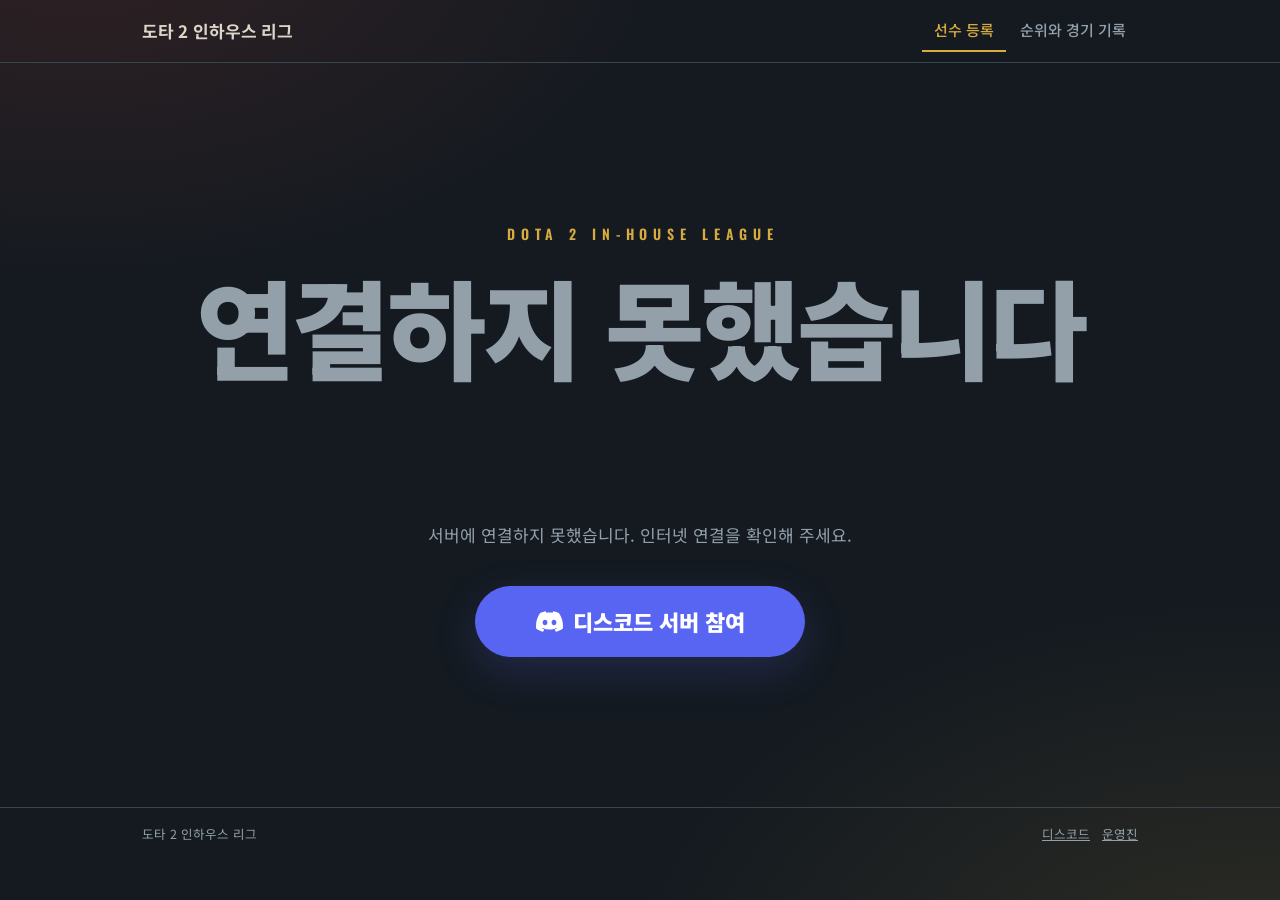
==== index.html @ 6b556659 "승인하면 바로 선수단에 들어가게, 승인을 풀면 역할도 빼게, 등록 페이지의 디스코드 안내 승인한 선수를 서버가 선수단에 넣는다 (서버 버전 10) - 운영진 페이지에서 승인하면 서" ====
<!doctype html>
<html lang="ko">
<head>
<meta charset="utf-8">
<meta name="viewport" content="width=device-width, initial-scale=1, viewport-fit=cover">
<title>선수 등록 | 도타 2 인하우스 리그</title>
<meta name="description" content="도타 2 인하우스 리그 시즌 참가 선수 등록">
<meta name="theme-color" content="#141a20">
<link rel="preconnect" href="https://fonts.googleapis.com">
<link rel="preconnect" href="https://fonts.gstatic.com" crossorigin>
<link href="https://fonts.googleapis.com/css2?family=Oswald:wght@400;500;600&family=Noto+Sans+KR:wght@400;500;700;900&display=swap" rel="stylesheet">
<link rel="stylesheet" href="assets/site.css">
<style>
/* 첫 화면: 시즌과 모집 여부를 크게 보여 주고, 시작하기를 누르면 입력 화면으로 넘어간다 */
body.at-intro{background:
  radial-gradient(880px 520px at 6% -8%, rgba(189,68,56,.17), transparent 70%),
  radial-gradient(900px 560px at 98% 110%, rgba(216,171,63,.13), transparent 70%),
  var(--ink);background-attachment:fixed}
body.at-intro .site-head{background:transparent}
body.at-intro .site-foot{margin-top:0}
.intro{min-height:calc(100vh - 190px);min-height:calc(100dvh - 190px);display:flex;flex-direction:column;align-items:center;justify-content:center;
  text-align:center;padding:28px 0 52px}
.intro-eyebrow{margin:0 0 20px;font-family:var(--num);font-weight:600;font-size:14px;letter-spacing:.42em;text-indent:.42em;color:var(--gold)}
.intro-title{margin:0;min-height:2.24em;font-size:clamp(46px,11.5vw,108px);font-weight:900;line-height:1.12;letter-spacing:-.03em;color:#f3eee2}
.intro-title.long{font-size:clamp(36px,8.2vw,76px)}
.intro-title span{display:block}
.intro-state{color:var(--gold)}
.intro-title.closed .intro-state{color:var(--bone-dim)}
.intro-steps{list-style:none;display:flex;flex-wrap:wrap;justify-content:center;gap:8px 10px;margin:34px 0 0;padding:0;counter-reset:step;font-size:15px;font-weight:500}
.intro-steps li{counter-increment:step;display:flex;align-items:center;gap:8px}
.intro-steps li::before{content:counter(step);display:grid;place-items:center;width:24px;height:24px;border-radius:50%;
  border:1px solid var(--gold-dim);color:var(--gold);font-family:var(--num);font-size:13px}
.intro-steps li + li::after{content:"→";order:-1;color:var(--faint);margin-right:2px}
.intro-lead{margin:14px 0 0;max-width:54ch;font-size:clamp(15px,2vw,17px);color:var(--bone-dim);text-wrap:balance}
/* 시작하기와 디스코드 서버 참여: 같은 크기의 버튼을 위아래로 둔다 */
.intro-actions{display:flex;flex-direction:column;gap:12px;width:min(100%,330px);margin-top:38px}
.start{display:flex;align-items:center;justify-content:center;gap:10px;width:100%;padding:21px 20px;border:0;border-radius:999px;
  background:linear-gradient(135deg,#f6d36a,#c5942a);color:#241d09;font-size:22px;font-weight:900;line-height:1.3;text-decoration:none;
  box-shadow:0 14px 44px rgba(216,171,63,.24);transition:transform .12s,box-shadow .12s}
.start:hover{transform:translateY(-2px);box-shadow:0 20px 50px rgba(216,171,63,.32)}
.start:active{transform:translateY(1px)}
.start.discord{background:#5865f2;color:#fff;box-shadow:0 14px 44px rgba(88,101,242,.2)}
.start.discord:hover{box-shadow:0 20px 50px rgba(88,101,242,.32)}
.start.discord svg{width:27px;height:27px;flex:none}
.intro-fine{margin:18px 0 0;font-size:13px;color:var(--faint)}
.back{display:inline-block;margin:0 0 14px;font-size:13px;color:var(--bone-dim);text-decoration:none}
.back:hover{color:var(--bone)}
@media (max-width:640px){
  .intro{min-height:calc(100dvh - 230px);padding:20px 0 40px}
  .intro-eyebrow{font-size:12px;letter-spacing:.34em;text-indent:.34em}
  .intro-steps{flex-direction:column;align-items:center;gap:8px;font-size:14.5px}
  .intro-steps li + li::after{content:none}
  .intro-actions{width:100%}
}
@media (prefers-reduced-motion:reduce){ .start{transition:none} }

.reg{max-width:640px}
.state-line{margin:-14px 0 22px;font-size:14px;color:var(--bone-dim)}
/* 칸 번호는 순서대로 세어 붙인다 (칸을 더하거나 빼도 번호를 고칠 필요가 없다) */
#form{counter-reset:field}
.field{counter-increment:field;padding:18px 0;border-top:1px solid var(--line-soft)}
.field:first-of-type{border-top:0;padding-top:4px}
.field > label,.field > .label{display:flex;align-items:baseline;gap:10px;font-weight:700;font-size:15.5px;margin-bottom:8px}
.field .no{font-family:var(--num);font-weight:500;color:var(--gold);font-size:16px;min-width:14px}
.field .no::before{content:counter(field)}
.field input[type=text],.field input[type=url],.field input[type=number]{width:100%;font-size:16px;padding:11px 12px}
.field input.mmr{max-width:180px}
.help{margin:7px 0 0 24px;font-size:13px;color:var(--bone-dim)}
.ok-line{margin:7px 0 0 24px;font-size:13px;color:var(--rad)}
.warn-line{margin:7px 0 0 24px;font-size:13px;color:var(--gold)}
.err{margin:7px 0 0 24px;font-size:13.5px;color:#e58b80}
.field.has-err input{border-color:var(--dire)}
.field .body{padding-left:24px}

/* 디스코드 사용자명: 닉네임과 헷갈리지 않게, 어느 쪽을 넣는지를 입력 칸 위에 보여 준다 */
.not-nick{align-self:center;padding:1px 8px;border:1px solid var(--dire);border-radius:999px;background:var(--dire-deep);color:#f0b1a8;font-size:12px;font-weight:700;white-space:nowrap}
.dc-guide{margin:0 0 10px;padding:12px 14px;border:1px solid var(--line);border-radius:4px;background:var(--ink)}
.dc-lead{margin:0 0 10px;font-size:13.5px;color:var(--bone)}
.dc-lead b{color:var(--gold)}
.dc-names{list-style:none;margin:0;padding:0;display:grid;gap:6px}
.dc-names li{display:flex;align-items:center;gap:10px;padding:8px 10px;border-radius:3px;border:1px solid var(--line-soft);font-size:14px}
.dc-names .mark{flex:none;width:22px;height:22px;display:grid;place-items:center;border-radius:50%;font-size:13px;font-weight:700}
.dc-names .what{flex:1;min-width:0;font-weight:700}
.dc-names .what small{display:block;font-size:12px;font-weight:400;color:var(--bone-dim)}
.dc-names .val{flex:none;max-width:48%;overflow:hidden;text-overflow:ellipsis;white-space:nowrap}
.dc-names .bad{color:var(--bone-dim)}
.dc-names .bad .mark{background:var(--dire-deep);color:#f0b1a8}
.dc-names .bad .val{text-decoration:line-through;text-decoration-color:var(--dire)}
.dc-names .good{border-color:var(--rad);background:rgba(121,166,60,.08)}
.dc-names .good .mark{background:var(--rad);color:#10160a}
.dc-names .good .val{font-family:ui-monospace,Consolas,monospace;font-weight:700;color:#cfe3a8}
.dc-where{margin:10px 0 0;font-size:13px;color:var(--bone-dim)}
.dc-where b{color:var(--bone);font-weight:500}

/* 포지션 순서: 끌어서 위아래로 옮긴다. 맨 위가 1지망 */
.ranks{list-style:none;margin:0;padding:0;max-width:440px;display:flex;flex-direction:column;gap:8px;position:relative;
  counter-reset:rank;user-select:none;-webkit-user-select:none}
.rank{counter-increment:rank;display:flex;align-items:center;gap:10px;min-height:52px;padding:0 4px 0 14px;
  background:var(--ink);border:1px solid var(--line);border-radius:4px;cursor:grab}
.rank .rk{font-family:var(--num);font-size:14px;color:var(--faint);min-width:44px}
.rank .rk::before{content:counter(rank) "지망"}
.rank .nm{font-weight:700;font-size:15.5px}
.rank .sub{font-size:12px;color:var(--bone-dim)}
.rank .grip{margin-left:auto;width:44px;height:44px;display:grid;place-items:center;background:none;border:0;border-radius:3px;
  color:var(--faint);cursor:grab;touch-action:none}
.rank:hover{border-color:var(--bone-dim)}
.rank:hover .grip{color:var(--bone-dim)}
.rank:first-child{border-color:var(--gold);background:#2b2616}
.rank:first-child .rk{color:var(--gold)}
.rank.dragging{position:relative;z-index:2;cursor:grabbing;border-color:var(--gold);background:#2b2616;box-shadow:0 8px 22px rgba(0,0,0,.45)}
.rank.dragging .grip{cursor:grabbing;color:var(--gold)}
.order{display:flex;flex-wrap:wrap;align-items:center;gap:6px 10px;margin-top:12px;font-size:14px;min-height:26px}
.order .set{color:var(--rad)}
.order .empty{color:var(--faint)}
.linkbtn{background:none;border:0;padding:0;color:var(--bone-dim);text-decoration:underline;text-underline-offset:3px;font-size:13px}
.linkbtn:hover{color:var(--bone)}

.confirm{display:flex;gap:10px;align-items:flex-start;margin:20px 0 0;padding:14px 16px;border:1px solid var(--line);border-radius:4px;background:var(--ink-2);cursor:pointer}
.confirm input{margin-top:5px;width:17px;height:17px;accent-color:var(--gold);flex:none}
.confirm .warn{display:block;margin-top:4px;font-size:13.5px;color:var(--bone-dim)}
.actions{display:flex;flex-wrap:wrap;gap:12px;align-items:center;margin-top:20px}
.actions .btn.gold{padding:12px 26px;font-size:16px}
.form-err{margin-top:16px}
.hp{position:absolute;left:-9999px;width:1px;height:1px;overflow:hidden}

.done h2{font-size:20px;margin:0 0 8px}
.done p{margin:0 0 10px;color:var(--bone-dim);max-width:56ch}
.done .actions{margin-top:18px}
@media (max-width:640px){
  .help,.ok-line,.warn-line,.err{margin-left:0}
  .field .body{padding-left:0}
}
</style>
</head>
<body>
<header id="site-head"></header>

<main class="wrap">
  <section class="intro" id="intro">
    <p class="intro-eyebrow">DOTA 2 IN-HOUSE LEAGUE</p>
    <h1 class="intro-title" id="introTitle"><span id="introSeason" hidden></span><span class="intro-state" id="introState"></span></h1>
    <ol class="intro-steps" id="introSteps" hidden>
      <li>정보 입력</li>
      <li>운영진 승인</li>
      <li>디스코드에서 내전 참여</li>
    </ol>
    <p class="intro-lead" id="introLead">등록 상태를 확인하고 있습니다.</p>
    <div class="intro-actions">
      <button class="start" type="button" id="btnStart" hidden>시작하기</button>
      <a class="start discord" id="introDiscord" target="_blank" rel="noopener" hidden>
        <svg viewBox="0 0 24 24" fill="currentColor" aria-hidden="true"><path d="M20.317 4.3698a19.7913 19.7913 0 00-4.8851-1.5152.0741.0741 0 00-.0785.0371c-.211.3753-.4447.8648-.6083 1.2495-1.8447-.2762-3.68-.2762-5.4868 0-.1636-.3933-.4058-.8742-.6177-1.2495a.077.077 0 00-.0785-.037 19.7363 19.7363 0 00-4.8852 1.515.0699.0699 0 00-.0321.0277C.5334 9.0458-.319 13.5799.0992 18.0578a.0824.0824 0 00.0312.0561c2.0528 1.5076 4.0413 2.4228 5.9929 3.0294a.0777.0777 0 00.0842-.0276c.4616-.6304.8731-1.2952 1.226-1.9942a.076.076 0 00-.0416-.1057c-.6528-.2476-1.2743-.5495-1.8722-.8923a.077.077 0 01-.0076-.1277c.1258-.0943.2517-.1923.3718-.2914a.0743.0743 0 01.0776-.0105c3.9278 1.7933 8.18 1.7933 12.0614 0a.0739.0739 0 01.0785.0095c.1202.099.246.1981.3728.2924a.077.077 0 01-.0066.1276 12.2986 12.2986 0 01-1.873.8914.0766.0766 0 00-.0407.1067c.3604.698.7719 1.3628 1.225 1.9932a.076.076 0 00.0842.0286c1.961-.6067 3.9495-1.5219 6.0023-3.0294a.077.077 0 00.0313-.0552c.5004-5.177-.8382-9.6739-3.5485-13.6604a.061.061 0 00-.0312-.0286zM8.02 15.3312c-1.1825 0-2.1569-1.0857-2.1569-2.419 0-1.3332.9555-2.4189 2.157-2.4189 1.2108 0 2.1757 1.0952 2.1568 2.419 0 1.3332-.9555 2.4189-2.1569 2.4189zm7.9748 0c-1.1825 0-2.1569-1.0857-2.1569-2.419 0-1.3332.9554-2.4189 2.1569-2.4189 1.2108 0 2.1757 1.0952 2.1568 2.419 0 1.3332-.946 2.4189-2.1568 2.4189z"/></svg>
        디스코드 서버 참여
      </a>
    </div>
    <p class="intro-fine" id="introFine" hidden>지난 시즌에 참가한 선수도 같은 양식으로 등록합니다.</p>
  </section>

  <div class="reg" id="reg" hidden>
    <a class="back" href="#">← 처음 화면</a>
    <h1 class="page-title">선수 등록</h1>
    <p class="page-lead">시즌에 참가하려면 아래 내용을 입력해 주세요. 운영진이 승인하기 전까지는 같은 스팀 프로필로 다시 제출해 정보를 고칠 수 있습니다. 지난 시즌에 참가한 선수도 같은 양식으로 등록합니다.</p>
    <p class="state-line" id="stateLine" hidden></p>

    <div class="notice" id="loading">등록 상태를 확인하고 있습니다.</div>
    <div class="notice bad" id="blocked" hidden></div>

    <form class="panel" id="form" novalidate hidden>
      <div class="field" data-f="nickname">
        <label for="nickname"><span class="no"></span>닉네임</label>
        <div class="body">
          <input type="text" id="nickname" name="nickname" maxlength="20" autocomplete="nickname" required>
        </div>
        <p class="help">순위표와 팀 편성에 이 이름으로 나옵니다. 도타 2에서 쓰는 닉네임을 권합니다.</p>
        <p class="err" hidden></p>
      </div>

      <div class="field" data-f="steam">
        <label for="steam"><span class="no"></span>스팀 프로필 주소</label>
        <div class="body">
          <input type="url" id="steam" name="steam" inputmode="url" autocomplete="off" placeholder="https://steamcommunity.com/profiles/7656…" required>
        </div>
        <p class="help">스팀에서 내 프로필을 열고 주소를 복사해 붙여넣으세요. 앱에서는 프로필 화면 빈 곳을 오른쪽 클릭해 "페이지 URL 복사"를 고르면 됩니다.</p>
        <p class="ok-line" hidden></p>
        <p class="err" hidden></p>
      </div>

      <div class="field" data-f="discord">
        <label for="discord"><span class="no"></span>디스코드 사용자명 <span class="not-nick">닉네임 아님</span></label>
        <div class="body">
          <!-- 닉네임을 적어 내는 선수가 많아서(운영자가 2026-10-08에 알려 옴) 무엇을 넣는지를 입력 칸보다 먼저, 그림처럼 보여 준다 -->
          <div class="dc-guide" id="dcGuide">
            <p class="dc-lead">디스코드에는 이름이 두 가지 있습니다. 닉네임이 아니라 <b>사용자명</b>을 넣어 주세요.</p>
            <ul class="dc-names">
              <li class="bad"><span class="mark" aria-hidden="true">✕</span><span class="what">닉네임 <small>표시 이름, 서버 별명</small></span><span class="val">도타왕 김씨</span></li>
              <li class="good"><span class="mark" aria-hidden="true">✓</span><span class="what">사용자명 <small>아이디</small></span><span class="val">dota_kim</span></li>
            </ul>
            <p class="dc-where">확인하는 곳: 디스코드 <b>설정(톱니바퀴) → 내 계정 → 사용자명</b></p>
          </div>
          <input type="text" id="discord" name="discord" autocomplete="off" autocapitalize="none" spellcheck="false" placeholder="예) dota_kim" aria-describedby="dcGuide" required>
        </div>
        <p class="ok-line" hidden></p>
        <p class="warn-line" hidden></p>
        <p class="help">사용자명은 영문 소문자, 숫자, 밑줄(_), 마침표(.)로만 되어 있습니다. 한글이나 띄어쓰기가 들어 있으면 닉네임입니다. 이 사용자명으로 디스코드에서 참가 역할을 드리고 내전의 팀을 짭니다. 숫자로 된 사용자 ID를 넣어도 됩니다.</p>
        <p class="err" hidden></p>
      </div>

      <div class="field" data-f="mmr">
        <label for="mmr"><span class="no"></span>현재 MMR</label>
        <div class="body">
          <input type="number" class="mmr num" id="mmr" name="mmr" inputmode="numeric" min="0" max="15000" step="1" required>
        </div>
        <p class="help">도타 2 랭크 게임 화면에 보이는 지금 MMR을 그대로 넣어 주세요. 인하우스 MMR은 이 값에서 시작합니다. 지난 시즌에 참가한 선수는 이 값 대신 지난 시즌이 끝났을 때의 인하우스 MMR을 이어받습니다.</p>
        <p class="err" hidden></p>
      </div>

      <div class="field" data-f="peak">
        <label for="peak"><span class="no"></span>최고 MMR</label>
        <div class="body">
          <input type="number" class="mmr num" id="peak" name="peak" inputmode="numeric" min="0" max="15000" step="1" required>
        </div>
        <p class="help">도타 2를 하면서 가장 높았던 MMR입니다. 참고용으로만 쓰이며, 인하우스 MMR은 현재 MMR을 기준으로 정해집니다.</p>
        <p class="err" hidden></p>
      </div>

      <div class="field" data-f="prefs">
        <div class="label" id="prefsLabel"><span class="no"></span>포지션 순서</div>
        <div class="body">
          <p class="help" style="margin:0 0 12px">하고 싶은 포지션이 위로 오도록 끌어서 순서를 바꾸세요. 맨 위가 1지망입니다. 휴대폰에서는 오른쪽 손잡이를 잡고 끕니다. 서폿은 4번과 5번을 함께 뜻하며, 둘 중 어디를 맡을지는 팀을 짤 때 정해집니다.</p>
          <ol class="ranks" id="ranks" aria-labelledby="prefsLabel"></ol>
          <div class="order" id="order" aria-live="polite"></div>
        </div>
        <p class="err" hidden></p>
      </div>

      <label class="confirm">
        <input type="checkbox" id="mine">
        <span>부계정이나 다른 사람 계정이 아닌, 본인의 본계정으로 등록합니다.
          <span class="warn">위반 시 현재 및 향후 시즌 참여 제한 등의 조치가 취해질 수 있습니다.</span></span>
      </label>

      <div class="hp" aria-hidden="true">
        <label>웹사이트 <input type="text" id="website" tabindex="-1" autocomplete="off"></label>
      </div>

      <div class="notice bad form-err" id="formErr" hidden></div>
      <div class="actions">
        <button class="btn gold" type="submit" id="submit">등록하기</button>
      </div>
    </form>

    <section class="panel done" id="done" hidden>
      <h2 id="doneTitle">등록을 마쳤습니다</h2>
      <p id="doneBack" hidden></p>
      <p>운영진이 확인한 뒤 디스코드에서 참가 역할을 드립니다. 내전 모집 공지는 디스코드로만 나가니 서버에 들어와 알림을 켜 두세요.</p>
      <p>승인 전에는 같은 스팀 프로필로 다시 제출해 정보를 고칠 수 있습니다. 승인된 뒤에 바꿀 내용이 생기면 운영진에게 알려 주세요.</p>
      <div class="actions">
        <a class="btn gold" id="doneInvite" target="_blank" rel="noopener" hidden>디스코드 서버 참여</a>
        <button class="btn ghost" type="button" id="again">입력한 정보 고치기</button>
      </div>
    </section>
  </div>
</main>

<footer id="site-foot"></footer>

<script src="config.js"></script>
<script src="assets/site.js"></script>
<script>
(function(){
  const {L, api, mountChrome, setSeason, PREF_LABEL} = window.Site;
  const $ = s => document.querySelector(s);
  mountChrome('register');

  /* ---------- 포지션 순서: 끌어서 위아래로 옮긴다 ---------- */
  const SUB = ['', '1번', '2번', '3번', '4·5번'];
  const GRIP = '<svg width="16" height="16" viewBox="0 0 16 16" fill="currentColor" aria-hidden="true">' +
    [3, 8, 13].map(y => '<circle cx="5" cy="' + y + '" r="1.4"/><circle cx="11" cy="' + y + '" r="1.4"/>').join('') + '</svg>';
  const ranks = $('#ranks');
  const calm = window.matchMedia('(prefers-reduced-motion: reduce)').matches;
  let order = [1, 2, 3, 4];             // 위에서부터 지망 순서대로 포지션 번호(1~4)
  let orderSet = false;                 // 한 번이라도 옮겼거나 "그대로 할게요"를 눌렀는지. 처음 순서가 무심코 제출되는 것을 막는다

  ranks.innerHTML = order.map(n =>
    '<li class="rank" data-n="' + n + '"><span class="rk" aria-hidden="true"></span>' +
    '<span class="nm">' + PREF_LABEL[n] + '</span><span class="sub">' + SUB[n] + '</span>' +
    '<button type="button" class="grip" title="끌어서 옮기기">' + GRIP + '</button></li>').join('');

  function syncPrefs(){
    order = [...ranks.children].map(li => Number(li.dataset.n));
    [...ranks.children].forEach((li, i) => li.querySelector('.grip').setAttribute('aria-label',
      PREF_LABEL[order[i]] + ', 지금 ' + (i + 1) + '지망. 위아래 화살표 키로 순서를 바꿉니다'));
    $('#order').innerHTML = orderSet
      ? '<span class="set">' + order.map((n, i) => (i + 1) + '지망 ' + PREF_LABEL[n]).join(', ') + '</span>'
      : '<span class="empty">아직 순서를 정하지 않았습니다.</span> <button type="button" class="linkbtn" id="keepOrder">지금 순서 그대로 할게요</button>';
  }
  function settle(){
    orderSet = true;
    syncPrefs();
    clearErr('prefs');
  }
  $('#order').addEventListener('click', e => {
    if(e.target.id !== 'keepOrder') return;
    settle();
    ranks.querySelector('.grip').focus();
  });

  // 줄을 옮긴 뒤, 자리가 바뀐 줄들이 순간 이동하지 않고 미끄러지게 한다. skip은 손에 잡혀 있는 줄
  function reflow(move, skip){
    const rows = [...ranks.children].filter(li => li !== skip);
    const from = rows.map(li => li.getBoundingClientRect().top);
    move();
    if(calm) return;
    const moved = rows.filter((li, i) => {
      const dy = from[i] - li.getBoundingClientRect().top;
      if(!dy) return false;
      li.style.transition = 'none';
      li.style.transform = 'translateY(' + dy + 'px)';
      return true;
    });
    ranks.offsetHeight;                 // 옮기기 전 위치를 한 번 그려 놓아야 아래 변화가 움직임으로 보인다
    moved.forEach(li => { li.style.transition = 'transform .14s'; li.style.transform = ''; });
  }

  let drag = null;
  ranks.addEventListener('pointerdown', e => {
    const row = e.target.closest('.rank');
    // 터치는 손잡이를 잡았을 때만 끈다. 줄의 다른 곳을 쓸면 화면이 그대로 스크롤된다
    if(!row || e.button !== 0 || (e.pointerType !== 'mouse' && !e.target.closest('.grip'))) return;
    e.preventDefault();
    if(drag) drop({pointerId: drag.id});          // 앞선 끌기가 끝나지 않은 채 남아 있으면 먼저 정리한다
    drag = {row, id: e.pointerId, grab: e.clientY - row.getBoundingClientRect().top, was: order.join()};
    try{ ranks.setPointerCapture(e.pointerId); }catch(err){ /* 잡지 못해도 목록 안에서는 그대로 끌 수 있다 */ }
    row.style.transition = 'none';
    row.classList.add('dragging');
  });
  ranks.addEventListener('pointermove', e => {
    if(!drag || e.pointerId !== drag.id) return;
    const row = drag.row, h = row.offsetHeight;
    const y = Math.max(0, Math.min(ranks.clientHeight - h, e.clientY - ranks.getBoundingClientRect().top - drag.grab));
    // 잡힌 줄의 가장자리가 옆 줄의 가운데를 넘으면 자리를 바꾼다. 빨리 끌면 한 번에 여러 줄을 지나갈 수 있다.
    // 잡힌 줄은 그대로 두고 옆 줄을 옮긴다
    for(;;){
      const next = row.nextElementSibling, prev = row.previousElementSibling;
      if(next && y + h > next.offsetTop + next.offsetHeight / 2) reflow(() => ranks.insertBefore(next, row), row);
      else if(prev && y < prev.offsetTop + prev.offsetHeight / 2) reflow(() => ranks.insertBefore(prev, row.nextElementSibling), row);
      else break;
    }
    row.style.transform = 'translateY(' + (y - row.offsetTop) + 'px)';
  });
  function drop(e){
    if(!drag || e.pointerId !== drag.id) return;
    const row = drag.row, changed = drag.was !== [...ranks.children].map(li => li.dataset.n).join();
    drag = null;
    row.classList.remove('dragging');
    row.style.transition = calm ? 'none' : 'transform .12s';
    row.style.transform = '';
    if(changed) settle();
  }
  ranks.addEventListener('pointerup', drop);
  ranks.addEventListener('pointercancel', e => {
    // 끌다가 끊기면(전화가 오는 등) 끌기 전 순서로 되돌린다
    if(drag && e.pointerId === drag.id) drag.was.split(',').forEach(n => ranks.appendChild(ranks.querySelector('[data-n="' + n + '"]')));
    drop(e);
  });
  ranks.addEventListener('keydown', e => {
    const row = e.target.closest('.grip') && e.target.closest('.rank');
    if(!row || (e.key !== 'ArrowUp' && e.key !== 'ArrowDown')) return;
    e.preventDefault();
    const prev = row.previousElementSibling, next = row.nextElementSibling;
    // 초점이 손잡이에 그대로 남도록, 누른 줄이 아니라 옆 줄을 옮긴다
    if(e.key === 'ArrowUp' && prev) reflow(() => ranks.insertBefore(prev, next));
    else if(e.key === 'ArrowDown' && next) reflow(() => ranks.insertBefore(next, row));
    else return;
    settle();
  });

  /* ---------- 입력 확인 (서버와 같은 기준) ---------- */
  function parseSteam(v){
    const s = v.trim();
    let m = s.match(/^(?:https?:\/\/)?(?:www\.)?steamcommunity\.com\/profiles\/(7656\d{13})\/?(?:[?#].*)?$/i) || s.match(/^(7656\d{13})$/);
    if(m) return {text: '숫자 ID ' + m[1] + ' 주소입니다. 등록할 때 스팀에서 확인합니다.'};
    m = s.match(/^(?:https?:\/\/)?(?:www\.)?steamcommunity\.com\/id\/([A-Za-z0-9_-]{2,64})\/?(?:[?#].*)?$/i);
    if(m) return {text: '사용자 지정 주소 ' + m[1] + '입니다. 등록할 때 스팀에서 확인합니다.'};
    return null;
  }
  const normDiscord = v => v.trim().replace(/^@/, '').toLowerCase();
  const discordOk = s => /^\d{17,20}$/.test(s) || (/^[a-z0-9_.]{2,32}$/.test(s) && !/\.\./.test(s));
  const checks = {
    nickname: v => !v.trim() ? '닉네임을 넣어 주세요' : v.trim().length > 20 ? '닉네임은 20자 이내로 넣어 주세요' : '',
    steam: v => !v.trim() ? '스팀 프로필 주소를 넣어 주세요' : parseSteam(v) ? '' :
      'steamcommunity.com/profiles/숫자 또는 steamcommunity.com/id/이름 모양의 주소를 넣어 주세요',
    discord: v => {
      const s = normDiscord(v);
      if(!s) return '디스코드 사용자명을 넣어 주세요';
      if(discordOk(s)) return '';
      if(/#\d{4}$/.test(s)) return '이름#1234 모양은 이제 쓰이지 않습니다. 디스코드 프로필에 보이는 지금 사용자명을 넣어 주세요.';
      // 한글이나 띄어쓰기처럼 사용자명에 올 수 없는 글자가 있으면 닉네임을 적은 것이다
      if(/[^\x21-\x7e]/.test(s)) return '닉네임을 넣으신 것 같습니다. 사용자명에는 한글이나 띄어쓰기가 없습니다. 디스코드 설정 → 내 계정에서 사용자명을 확인해 주세요.';
      return '사용자명은 영문 소문자, 숫자, 밑줄(_), 마침표(.)로 된 2~32자입니다. 닉네임이 아니라 디스코드 설정 → 내 계정의 사용자명을 넣어 주세요.';
    },
    mmr: v => {
      if(String(v).trim() === '') return 'MMR을 넣어 주세요';
      const n = Number(v);
      return Number.isInteger(n) && n >= 0 && n <= 15000 ? '' : 'MMR은 0부터 15000 사이의 정수로 넣어 주세요';
    },
    peak: v => {
      if(String(v).trim() === '') return '최고 MMR을 넣어 주세요. 지금이 가장 높다면 현재 MMR과 같은 값을 넣으면 됩니다.';
      const n = Number(v);
      if(!(Number.isInteger(n) && n >= 0 && n <= 15000)) return '최고 MMR은 0부터 15000 사이의 정수로 넣어 주세요';
      // 현재 MMR 칸이 제대로 채워져 있을 때만 견준다
      const now = $('#mmr').value;
      return !checks.mmr(now) && n < Number(now) ? '최고 MMR은 현재 MMR보다 낮을 수 없습니다. 지금이 가장 높다면 현재 MMR과 같은 값을 넣어 주세요.' : '';
    }
  };
  function fieldEl(name){ return document.querySelector('.field[data-f="' + name + '"]'); }
  function setErr(name, msg){
    const f = fieldEl(name);
    const p = f.querySelector('.err');
    p.textContent = msg; p.hidden = !msg;
    f.classList.toggle('has-err', !!msg);
    // 오류와 "확인합니다" 안내가 함께 보이지 않게
    if(msg) f.querySelectorAll('.ok-line, .warn-line').forEach(el => { el.hidden = true; });
    const input = f.querySelector('input');
    if(input){
      if(msg){ input.setAttribute('aria-invalid', 'true'); }
      else input.removeAttribute('aria-invalid');
    }
  }
  const clearErr = name => setErr(name, '');
  Object.keys(checks).forEach(name => {
    const input = document.getElementById(name);
    input.addEventListener('blur', () => { if(input.value) setErr(name, checks[name](input.value)); });
    input.addEventListener('input', () => { if(fieldEl(name).classList.contains('has-err')) setErr(name, checks[name](input.value)); });
  });
  $('#steam').addEventListener('input', () => {
    const r = parseSteam($('#steam').value);
    const ok = fieldEl('steam').querySelector('.ok-line');
    ok.textContent = r ? r.text : ''; ok.hidden = !r;
  });
  // 디스코드: 받아들일 수 있는 값이면 어떤 계정으로 등록되는지 되짚어 보여 준다. 영문 닉네임은 모양만으로는 사용자명과 가릴 수 없어서,
  // 본인이 프로필과 한 번 더 견줘 보게 하는 것이다. 대문자가 섞여 있으면(사용자명에는 대문자가 없다) 닉네임일 수 있다고 알린다
  function echoDiscord(){
    const f = fieldEl('discord'), raw = $('#discord').value.trim().replace(/^@/, ''), s = raw.toLowerCase();
    const ok = f.querySelector('.ok-line'), warn = f.querySelector('.warn-line');
    const fine = discordOk(s) && !f.classList.contains('has-err');
    ok.textContent = !fine ? '' : /^\d+$/.test(s) ? '숫자로 된 사용자 ID로 등록합니다.'
      : '@' + s + ' 계정으로 등록합니다. 디스코드 설정 → 내 계정의 사용자명과 글자 하나까지 같은지 확인해 주세요.';
    ok.hidden = !fine;
    const caps = fine && /[A-Z]/.test(raw);
    warn.textContent = caps ? '대문자가 섞여 있습니다. 사용자명에는 대문자가 없으니, 닉네임을 넣은 것은 아닌지 확인해 주세요.' : '';
    warn.hidden = !caps;
  }
  $('#discord').addEventListener('input', echoDiscord);
  $('#discord').addEventListener('blur', echoDiscord);
  // 현재 MMR을 고치면 최고 MMR과의 앞뒤가 달라질 수 있으니 그 칸도 다시 본다
  $('#mmr').addEventListener('input', () => { if($('#peak').value) setErr('peak', checks.peak($('#peak').value)); });

  /* ---------- 보내기 ---------- */
  function showForm(){
    $('#loading').hidden = true; $('#blocked').hidden = true;
    $('#done').hidden = true; $('#form').hidden = false;
  }
  function block(html){
    $('#loading').hidden = true; $('#form').hidden = true; $('#done').hidden = true;
    $('#blocked').innerHTML = html; $('#blocked').hidden = false;
  }
  // r.returning: 지난 시즌에 승인됐던 선수라 서버가 MMR을 이어받게 했다. 적어 낸 현재 MMR은 쓰이지 않으므로 그 사실을 알려 준다
  function showDone(r){
    $('#doneTitle').textContent = r.updated ? '등록 정보를 고쳤습니다' : '등록을 마쳤습니다';
    let back = '';
    if(r.returning){
      const season = r.from || '지난 시즌';
      back = r.updated ? '지난 시즌에서 이어받은 MMR ' + r.mmr + '은 그대로 두고, 닉네임과 포지션 순서, 최고 MMR만 고쳤습니다.'
        : r.inhouse ? season + '에 참가한 선수로 확인했습니다. 인하우스 MMR은 그 시즌이 끝났을 때의 ' + r.mmr + '에서 이어집니다. 방금 적은 현재 MMR은 쓰지 않습니다.'
        : season + '에 승인된 선수로 확인했습니다. MMR은 그때 등록한 ' + r.mmr + '에서 이어집니다. 방금 적은 현재 MMR은 쓰지 않습니다.';
    }
    $('#doneBack').textContent = back; $('#doneBack').hidden = !back;
    $('#form').hidden = true; $('#done').hidden = false;
    $('#done').scrollIntoView({block: 'start', behavior: 'smooth'});
    $('#doneTitle').setAttribute('tabindex', '-1'); $('#doneTitle').focus({preventScroll: true});
  }
  function inviteHtml(){
    return L.discordInvite ? '<p><a href="' + Site.esc(L.discordInvite) + '" target="_blank" rel="noopener">디스코드 서버 참여</a></p>' : '';
  }

  $('#form').addEventListener('submit', async e => {
    e.preventDefault();
    $('#formErr').hidden = true;
    let first = null;
    Object.keys(checks).filter(name => !fieldEl(name).hidden).forEach(name => {
      const msg = checks[name](document.getElementById(name).value);
      setErr(name, msg);
      if(msg && !first) first = document.getElementById(name);
    });
    if(!orderSet){
      setErr('prefs', '포지션 순서를 정해 주세요. 지금 순서가 맞으면 "지금 순서 그대로 할게요"를 눌러 주세요.');
      if(!first) first = $('#ranks .grip');
    }
    if(first){ first.focus(); return; }
    if(!$('#mine').checked){
      $('#formErr').innerHTML = '<p>본인의 본계정으로 등록하는지 확인하는 칸에 표시해 주세요.</p>';
      $('#formErr').hidden = false; $('#mine').focus();
      return;
    }

    const btn = $('#submit');
    btn.disabled = true; btn.textContent = '보내는 중';
    try{
      const r = await api.post({
        action: 'register',
        nickname: $('#nickname').value.trim(),
        steam: $('#steam').value.trim(),
        discord: normDiscord($('#discord').value),
        mmr: Number($('#mmr').value),
        peak: fieldEl('peak').hidden ? undefined : Number($('#peak').value),
        prefs: order.slice(),
        website: $('#website').value
      });
      showDone(r);
    }catch(err){
      if(err.code === 'closed'){ block('<p>지금은 선수 등록 기간이 아닙니다.</p>' + inviteHtml()); return; }
      if(['nickname','steam','discord','mmr','peak','prefs'].includes(err.code)){
        setErr(err.code, err.message);
        const el = err.code === 'prefs' ? $('#ranks .grip') : document.getElementById(err.code);
        el.focus();
      }else{
        $('#formErr').innerHTML = '<p>' + Site.esc(err.message) + '</p>';
        $('#formErr').hidden = false;
      }
    }finally{
      btn.disabled = false; btn.textContent = '등록하기';
    }
  });
  $('#again').addEventListener('click', () => { showForm(); $('#nickname').focus(); });

  /* ---------- 첫 화면과 입력 화면 ---------- */
  // 첫 화면에는 시즌과 모집 여부를 크게 보이고, 시작하기를 누르면 입력 화면으로 넘어간다.
  // 주소 끝의 #form 으로 두 화면을 가르므로 브라우저의 뒤로 가기가 그대로 통한다.
  let regOpen = false;                  // 서버가 등록을 받고 있는지. 상태를 받은 뒤에 정해지고, 닫혀 있으면 입력 화면으로 넘어가지 않는다
  function route(){
    const form = regOpen && location.hash === '#form';
    $('#intro').hidden = form;
    $('#reg').hidden = !form;
    document.body.classList.toggle('at-intro', !form);
  }
  function intro(season, state, lead, closed){
    $('#introSeason').textContent = season || '';
    $('#introSeason').hidden = !season;
    $('#introState').textContent = state;
    $('#introTitle').className = 'intro-title' + (closed ? ' closed' : '') + ((season || '').length > 7 ? ' long' : '');
    $('#introLead').textContent = lead;
  }
  window.addEventListener('hashchange', () => { route(); window.scrollTo(0, 0); });
  $('#btnStart').addEventListener('click', () => { location.hash = 'form'; });

  /* ---------- 시작 ---------- */
  // 디스코드 서버 참여 버튼은 첫 화면의 시작하기 바로 아래에 늘 보인다 (등록이 닫혀 있을 때도). 초대 링크를 정하지 않았으면 감춘다
  if(L.discordInvite){
    $('#doneInvite').href = L.discordInvite; $('#doneInvite').hidden = false;
    $('#introDiscord').href = L.discordInvite; $('#introDiscord').hidden = false;
  }
  syncPrefs();
  route();
  if(!api.ready){
    intro('', '준비 중입니다', '등록 서버가 아직 연결되지 않았습니다. 운영진: config.js의 apiUrl에 Apps Script 웹 앱 주소를 넣어 주세요.', true);
    return;
  }
  api.get('status').then(s => {
    setSeason(s.season);
    if(!s.open){
      intro(s.season, '모집 마감', '지금은 선수 등록 기간이 아닙니다. 다음 시즌 등록이 열리면 디스코드에서 알려 드립니다.', true);
      return;
    }
    regOpen = true;
    intro(s.season, '선수 모집 중', '닉네임, 스팀 프로필, 디스코드, MMR, 포지션 순서만 적으면 됩니다. 1분이면 충분합니다.');
    $('#introSteps').hidden = false; $('#btnStart').hidden = false; $('#introFine').hidden = false;
    $('#stateLine').textContent = (s.season ? s.season + ' ' : '') + '선수 등록을 받고 있습니다.';
    $('#stateLine').hidden = false;
    // 최고 MMR은 서버 버전 7부터 저장한다. 서버가 아직 예전 버전이면 적어도 남지 않으므로 칸을 보이지 않는다
    fieldEl('peak').hidden = !((s.version || 0) >= 7);
    showForm();
    route();
  }).catch(err => {
    intro('', '연결하지 못했습니다', err.message, true);
  });
})();
</script>
</body>
</html>
---- assets/site.css ----
/* 리그 사이트 공용 스타일. 색과 글꼴은 인하우스 리그 매니저와 같은 값을 쓴다. */
:root{
  color-scheme:dark;
  --ink:#141a20;
  --ink-2:#1b232b;
  --panel:#212b34;
  --panel-2:#2a353f;
  --line:#38454f;
  --line-soft:#2a353f;
  --bone:#dcd6c8;
  --bone-dim:#93a0aa;
  --faint:#6d7a84;
  --gold:#d8ab3f;
  --gold-dim:#8f7433;
  --rad:#79a63c;
  --rad-deep:#2f4618;
  --dire:#bd4438;
  --dire-deep:#5a1c15;
  --sans:'Noto Sans KR',-apple-system,'Pretendard','Apple SD Gothic Neo','Malgun Gothic',sans-serif;
  --num:'Oswald','Noto Sans KR','Arial Narrow',sans-serif;
  box-sizing:border-box;
  padding-top:env(safe-area-inset-top,0px);
  padding-bottom:env(safe-area-inset-bottom,0px);
}
*,*::before,*::after{box-sizing:inherit}
html{scroll-padding-top:env(safe-area-inset-top,0px)}
html,body{margin:0}
body{
  background:var(--ink);
  color:var(--bone);
  font-family:var(--sans);
  font-size:15px;
  line-height:1.6;
  -webkit-font-smoothing:antialiased;
  word-break:keep-all;
  overflow-wrap:anywhere;
}
[hidden]{display:none !important}
button,input,select,textarea{font:inherit;color:inherit}
button{cursor:pointer}
a{color:var(--gold)}
:focus-visible{outline:2px solid var(--gold);outline-offset:2px}
.num{font-family:var(--num);font-variant-numeric:tabular-nums;font-weight:500}
.dim{color:var(--bone-dim)}
.up{color:var(--rad)}
.down{color:var(--dire)}

/* 머리와 꼬리 */
.wrap{max-width:1040px;margin:0 auto;padding:0 22px}
.site-head{border-bottom:1px solid var(--line);background:var(--ink)}
.site-head .wrap{display:flex;flex-wrap:wrap;align-items:center;gap:8px 28px;min-height:62px;padding-top:10px;padding-bottom:10px}
.brand{display:flex;align-items:baseline;gap:10px;text-decoration:none;color:var(--bone)}
.brand b{font-size:17px;font-weight:700;letter-spacing:-.01em}
.brand .season{font-size:12.5px;color:var(--gold);border:1px solid var(--gold-dim);border-radius:3px;padding:0 7px}
.site-nav{display:flex;gap:2px;margin-left:auto}
.site-nav a{color:var(--bone-dim);text-decoration:none;padding:8px 12px;border-bottom:2px solid transparent;font-weight:500}
.site-nav a:hover{color:var(--bone)}
.site-nav a[aria-current="page"]{color:var(--gold);border-bottom-color:var(--gold)}
.site-foot{border-top:1px solid var(--line);margin-top:56px}
.site-foot .wrap{display:flex;flex-wrap:wrap;justify-content:space-between;gap:6px 18px;padding-top:16px;padding-bottom:28px;font-size:12.5px;color:var(--bone-dim)}
.site-foot a{color:var(--bone-dim)}
main.wrap{padding-top:34px}

/* 공용 덩어리 */
.page-title{margin:0 0 6px;font-size:26px;font-weight:700;letter-spacing:-.02em;line-height:1.3}
.page-lead{margin:0 0 26px;color:var(--bone-dim);max-width:62ch}
.panel{background:var(--panel);border:1px solid var(--line);border-radius:4px;padding:22px}
.panel + .panel{margin-top:18px}
.panel h2{margin:0 0 6px;font-size:16px;font-weight:700}
.panel .hint{margin:0 0 14px;color:var(--bone-dim);font-size:13.5px;max-width:70ch}
.notice{border:1px solid var(--line);border-left:3px solid var(--gold);background:var(--ink-2);border-radius:3px;padding:14px 16px}
.notice.bad{border-left-color:var(--dire)}
.notice p{margin:0}
.notice p + p{margin-top:6px}

/* 입력 */
.btn{display:inline-flex;align-items:center;justify-content:center;gap:6px;background:var(--panel-2);border:1px solid var(--line);border-radius:3px;
  padding:9px 16px;font-weight:500;text-decoration:none;color:var(--bone)}
.btn:hover{background:#33404b;border-color:#4a5a66}
.btn.gold{background:var(--gold);border-color:var(--gold);color:#241d09;font-weight:700}
.btn.gold:hover{background:#e5b849;border-color:#e5b849}
.btn.ghost{background:none}
.btn.sm{padding:5px 10px;font-size:13px}
.btn[disabled]{opacity:.45;cursor:not-allowed}
input[type=text],input[type=number],input[type=url],input[type=password],input[type=search],select,textarea{
  background:var(--ink);border:1px solid var(--line);border-radius:3px;padding:9px 11px;min-width:0;color:var(--bone)}
input::placeholder,textarea::placeholder{color:var(--faint)}
input:focus,select:focus,textarea:focus{outline:2px solid var(--gold-dim);outline-offset:-1px;border-color:var(--gold-dim)}
.seg{display:inline-flex;border:1px solid var(--line);border-radius:3px;overflow:hidden}
.seg button{background:var(--ink);border:0;padding:7px 12px;font-size:13.5px;color:var(--bone-dim)}
.seg button + button{border-left:1px solid var(--line)}
.seg button:hover{color:var(--bone)}
.seg button[aria-pressed="true"]{background:var(--panel-2);color:var(--bone)}

/* 알림 */
.toast{position:fixed;left:50%;bottom:calc(22px + env(safe-area-inset-bottom,0px));transform:translateX(-50%);
  background:var(--panel-2);border:1px solid var(--line);border-radius:3px;padding:10px 16px;font-size:14px;max-width:calc(100% - 32px);
  box-shadow:0 6px 24px rgba(0,0,0,.35);z-index:10}

@media (max-width:640px){
  .wrap{padding:0 14px}
  .site-nav{margin-left:0;width:100%}
  .site-nav a{padding:6px 10px}
  main.wrap{padding-top:24px}
  .page-title{font-size:22px}
  .panel{padding:16px}
}
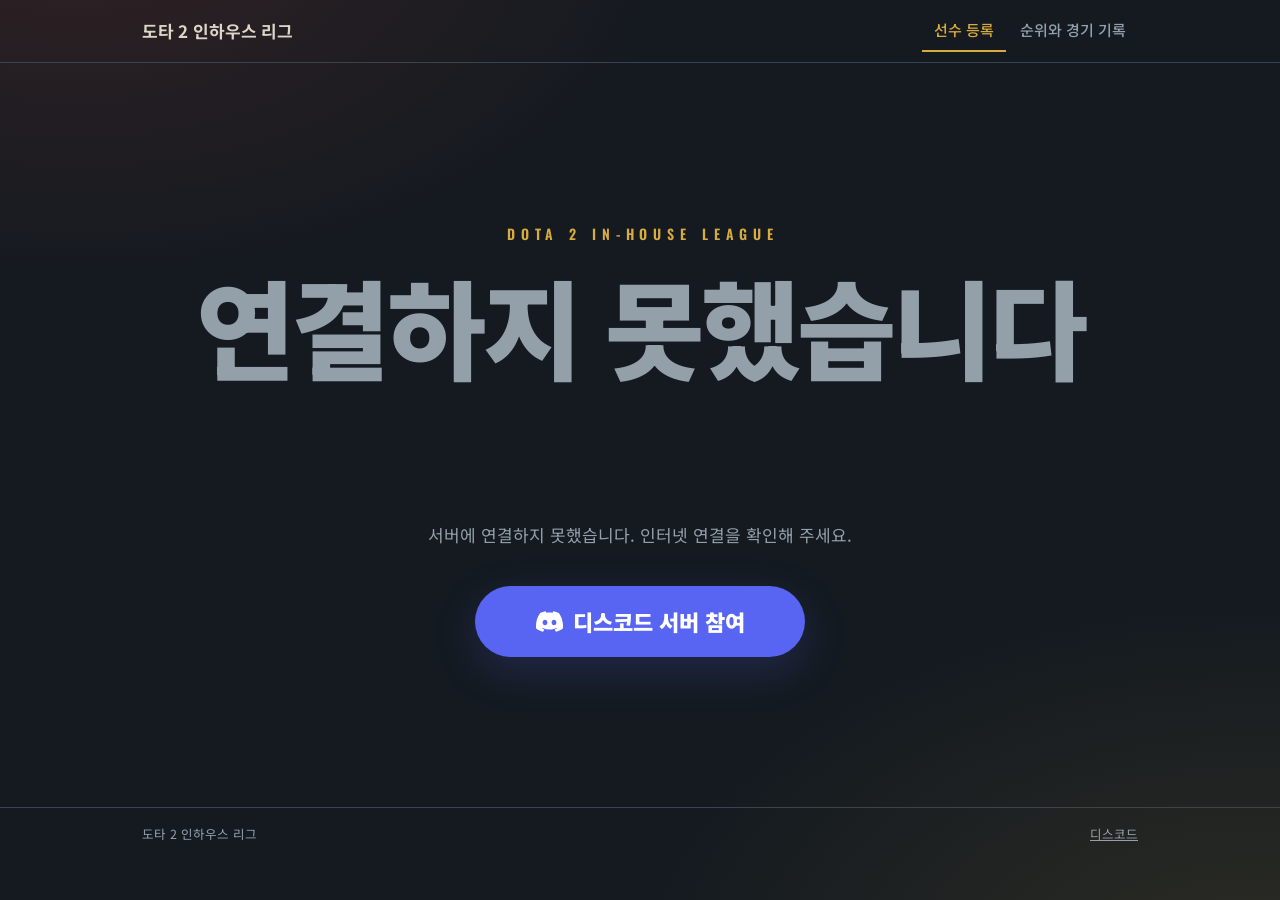
==== commit 9a419158: "리그 관리자와 리그 운영진을 나눔: /선수역할은 리그 관리자만, 공개 페이지에서 운영진 링크 뺌 운영자가 정한 이름(2026-10-09) - 리그 관리자: 선수 승인처럼 리그를 관" ====
--- a/index.html
+++ b/index.html
@@ -141,7 +141,7 @@
     <h1 class="intro-title" id="introTitle"><span id="introSeason" hidden></span><span class="intro-state" id="introState"></span></h1>
     <ol class="intro-steps" id="introSteps" hidden>
       <li>정보 입력</li>
-      <li>운영진 승인</li>
+      <li>리그 관리자 승인</li>
       <li>디스코드에서 내전 참여</li>
     </ol>
     <p class="intro-lead" id="introLead">등록 상태를 확인하고 있습니다.</p>
@@ -158,7 +158,7 @@
   <div class="reg" id="reg" hidden>
     <a class="back" href="#">← 처음 화면</a>
     <h1 class="page-title">선수 등록</h1>
-    <p class="page-lead">시즌에 참가하려면 아래 내용을 입력해 주세요. 운영진이 승인하기 전까지는 같은 스팀 프로필로 다시 제출해 정보를 고칠 수 있습니다. 지난 시즌에 참가한 선수도 같은 양식으로 등록합니다.</p>
+    <p class="page-lead">시즌에 참가하려면 아래 내용을 입력해 주세요. 리그 관리자가 승인하기 전까지는 같은 스팀 프로필로 다시 제출해 정보를 고칠 수 있습니다. 지난 시즌에 참가한 선수도 같은 양식으로 등록합니다.</p>
     <p class="state-line" id="stateLine" hidden></p>
 
     <div class="notice" id="loading">등록 상태를 확인하고 있습니다.</div>
@@ -170,7 +170,7 @@
         <div class="body">
           <input type="text" id="nickname" name="nickname" maxlength="20" autocomplete="nickname" required>
         </div>
-        <p class="help">순위표와 팀 편성에 이 이름으로 나옵니다. 도타 2에서 쓰는 닉네임을 권합니다.</p>
+        <p class="help">순위표와 팀 편성에 이 이름으로 나옵니다. 도타 2에서 쓰는 닉네임을 권합니다. 다른 선수가 쓰고 있거나 지난 시즌에 쓰던 닉네임은 쓸 수 없습니다.</p>
         <p class="err" hidden></p>
       </div>
 
@@ -251,8 +251,8 @@
     <section class="panel done" id="done" hidden>
       <h2 id="doneTitle">등록을 마쳤습니다</h2>
       <p id="doneBack" hidden></p>
-      <p>운영진이 확인한 뒤 디스코드에서 참가 역할을 드립니다. 내전 모집 공지는 디스코드로만 나가니 서버에 들어와 알림을 켜 두세요.</p>
-      <p>승인 전에는 같은 스팀 프로필로 다시 제출해 정보를 고칠 수 있습니다. 승인된 뒤에 바꿀 내용이 생기면 운영진에게 알려 주세요.</p>
+      <p>리그 관리자가 확인한 뒤 디스코드에서 참가 역할을 드립니다. 내전 모집 공지는 디스코드로만 나가니 서버에 들어와 알림을 켜 두세요.</p>
+      <p>승인 전에는 같은 스팀 프로필로 다시 제출해 정보를 고칠 수 있습니다. 승인된 뒤에 바꿀 내용이 생기면 리그 관리자에게 알려 주세요.</p>
       <div class="actions">
         <a class="btn gold" id="doneInvite" target="_blank" rel="noopener" hidden>디스코드 서버 참여</a>
         <button class="btn ghost" type="button" id="again">입력한 정보 고치기</button>
@@ -524,7 +524,9 @@
         const el = err.code === 'prefs' ? $('#ranks .grip') : document.getElementById(err.code);
         el.focus();
       }else{
-        $('#formErr').innerHTML = '<p>' + Site.esc(err.message) + '</p>';
+        // code 가 없는 오류는 답을 받지 못한 것이다. 등록은 서버에 들어갔을 수도 있으니, 다시 내면 어떻게 되는지 알려 준다
+        $('#formErr').innerHTML = '<p>' + Site.esc(err.message) + '</p>' + (err.code ? '' :
+          '<p>등록이 접수됐는지는 확인하지 못했습니다. 30초쯤 뒤에 같은 내용으로 한 번 더 제출해 주세요. 이미 접수됐다면 같은 등록을 고친 것으로 처리됩니다.</p>');
         $('#formErr').hidden = false;
       }
     }finally{
@@ -562,7 +564,7 @@
   syncPrefs();
   route();
   if(!api.ready){
-    intro('', '준비 중입니다', '등록 서버가 아직 연결되지 않았습니다. 운영진: config.js의 apiUrl에 Apps Script 웹 앱 주소를 넣어 주세요.', true);
+    intro('', '준비 중입니다', '등록 서버가 아직 연결되지 않았습니다. 리그 관리자: config.js의 apiUrl에 Apps Script 웹 앱 주소를 넣어 주세요.', true);
     return;
   }
   api.get('status').then(s => {
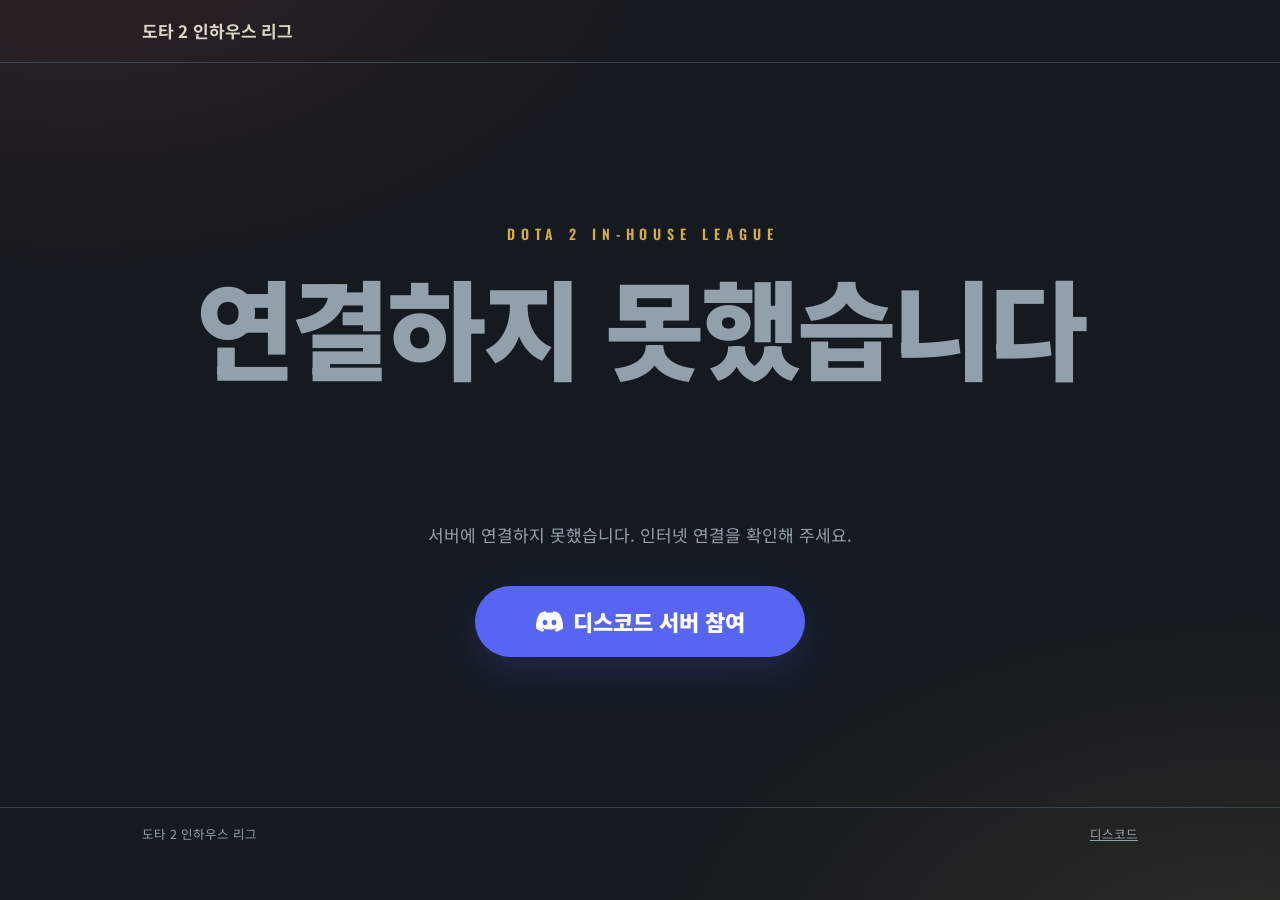
==== commit efb927c1: "사이트를 두 갈래로: 선수 등록 / 순위와 승부의 신 랭킹 (새 주소 rank/) - 순위와 경기 기록은 rank/, 승부의 신 랭킹은 rank/oracle.html 로 옮겼다. " ====
--- a/index.html
+++ b/index.html
@@ -152,13 +152,13 @@
         디스코드 서버 참여
       </a>
     </div>
-    <p class="intro-fine" id="introFine" hidden>지난 시즌에 참가한 선수도 같은 양식으로 등록합니다.</p>
+    <p class="intro-fine" id="introFine" hidden>이미 승인된 선수는 시즌이 바뀌어도 다시 등록하지 않습니다.</p>
   </section>
 
   <div class="reg" id="reg" hidden>
     <a class="back" href="#">← 처음 화면</a>
     <h1 class="page-title">선수 등록</h1>
-    <p class="page-lead">시즌에 참가하려면 아래 내용을 입력해 주세요. 리그 관리자가 승인하기 전까지는 같은 스팀 프로필로 다시 제출해 정보를 고칠 수 있습니다. 지난 시즌에 참가한 선수도 같은 양식으로 등록합니다.</p>
+    <p class="page-lead">시즌에 참가하려면 아래 내용을 입력해 주세요. 리그 관리자가 승인하기 전까지는 같은 스팀 프로필로 다시 제출해 정보를 고칠 수 있습니다. 한 번 승인되면 시즌이 바뀌어도 다시 등록하지 않습니다.</p>
     <p class="state-line" id="stateLine" hidden></p>
 
     <div class="notice" id="loading">등록 상태를 확인하고 있습니다.</div>
@@ -200,7 +200,7 @@
         </div>
         <p class="ok-line" hidden></p>
         <p class="warn-line" hidden></p>
-        <p class="help">사용자명은 영문 소문자, 숫자, 밑줄(_), 마침표(.)로만 되어 있습니다. 한글이나 띄어쓰기가 들어 있으면 닉네임입니다. 이 사용자명으로 디스코드에서 참가 역할을 드리고 내전의 팀을 짭니다. 숫자로 된 사용자 ID를 넣어도 됩니다.</p>
+        <p class="help">사용자명은 영문 소문자, 숫자, 밑줄(_), 마침표(.)로만 되어 있습니다. 한글이나 띄어쓰기가 들어 있으면 닉네임입니다. 이 사용자명으로 디스코드에서 리그 선수 역할을 드리고 내전의 팀을 짭니다. 숫자로 된 사용자 ID를 넣어도 됩니다.</p>
         <p class="err" hidden></p>
       </div>
 
@@ -209,7 +209,7 @@
         <div class="body">
           <input type="number" class="mmr num" id="mmr" name="mmr" inputmode="numeric" min="0" max="15000" step="1" required>
         </div>
-        <p class="help">도타 2 랭크 게임 화면에 보이는 지금 MMR을 그대로 넣어 주세요. 인하우스 MMR은 이 값에서 시작합니다. 지난 시즌에 참가한 선수는 이 값 대신 지난 시즌이 끝났을 때의 인하우스 MMR을 이어받습니다.</p>
+        <p class="help">도타 2 랭크 게임 화면에 보이는 지금 MMR을 그대로 넣어 주세요. 인하우스 MMR은 이 값에서 시작합니다.</p>
         <p class="err" hidden></p>
       </div>
 
@@ -251,7 +251,7 @@
     <section class="panel done" id="done" hidden>
       <h2 id="doneTitle">등록을 마쳤습니다</h2>
       <p id="doneBack" hidden></p>
-      <p>리그 관리자가 확인한 뒤 디스코드에서 참가 역할을 드립니다. 내전 모집 공지는 디스코드로만 나가니 서버에 들어와 알림을 켜 두세요.</p>
+      <p>리그 관리자가 확인한 뒤 디스코드에서 리그 선수 역할을 드립니다. 내전 모집 공지는 디스코드로만 나가니 서버에 들어와 알림을 켜 두세요.</p>
       <p>승인 전에는 같은 스팀 프로필로 다시 제출해 정보를 고칠 수 있습니다. 승인된 뒤에 바꿀 내용이 생기면 리그 관리자에게 알려 주세요.</p>
       <div class="actions">
         <a class="btn gold" id="doneInvite" target="_blank" rel="noopener" hidden>디스코드 서버 참여</a>
@@ -264,7 +264,7 @@
 <footer id="site-foot"></footer>
 
 <script src="config.js"></script>
-<script src="assets/site.js"></script>
+<script src="assets/site.js?v=17"></script>
 <script>
 (function(){
   const {L, api, mountChrome, setSeason, PREF_LABEL} = window.Site;
@@ -574,9 +574,11 @@
       return;
     }
     regOpen = true;
-    intro(s.season, '선수 모집 중', '닉네임, 스팀 프로필, 디스코드, MMR, 포지션 순서만 적으면 됩니다. 1분이면 충분합니다.');
+    // 모집 종료 날짜(서버 버전 16): 그날 0시에 닫히므로 전날까지 받는다
+    const until = s.regClose && window.Site.dayStart(s.regClose) > Date.now() ? ' 등록은 ' + window.Site.dayBefore(s.regClose) + '까지 받습니다.' : '';
+    intro(s.season, '선수 모집 중', '닉네임, 스팀 프로필, 디스코드, MMR, 포지션 순서만 적으면 됩니다. 1분이면 충분합니다.' + until);
     $('#introSteps').hidden = false; $('#btnStart').hidden = false; $('#introFine').hidden = false;
-    $('#stateLine').textContent = (s.season ? s.season + ' ' : '') + '선수 등록을 받고 있습니다.';
+    $('#stateLine').textContent = (s.season ? s.season + ' ' : '') + '선수 등록을 받고 있습니다.' + until;
     $('#stateLine').hidden = false;
     // 최고 MMR은 서버 버전 7부터 저장한다. 서버가 아직 예전 버전이면 적어도 남지 않으므로 칸을 보이지 않는다
     fieldEl('peak').hidden = !((s.version || 0) >= 7);
